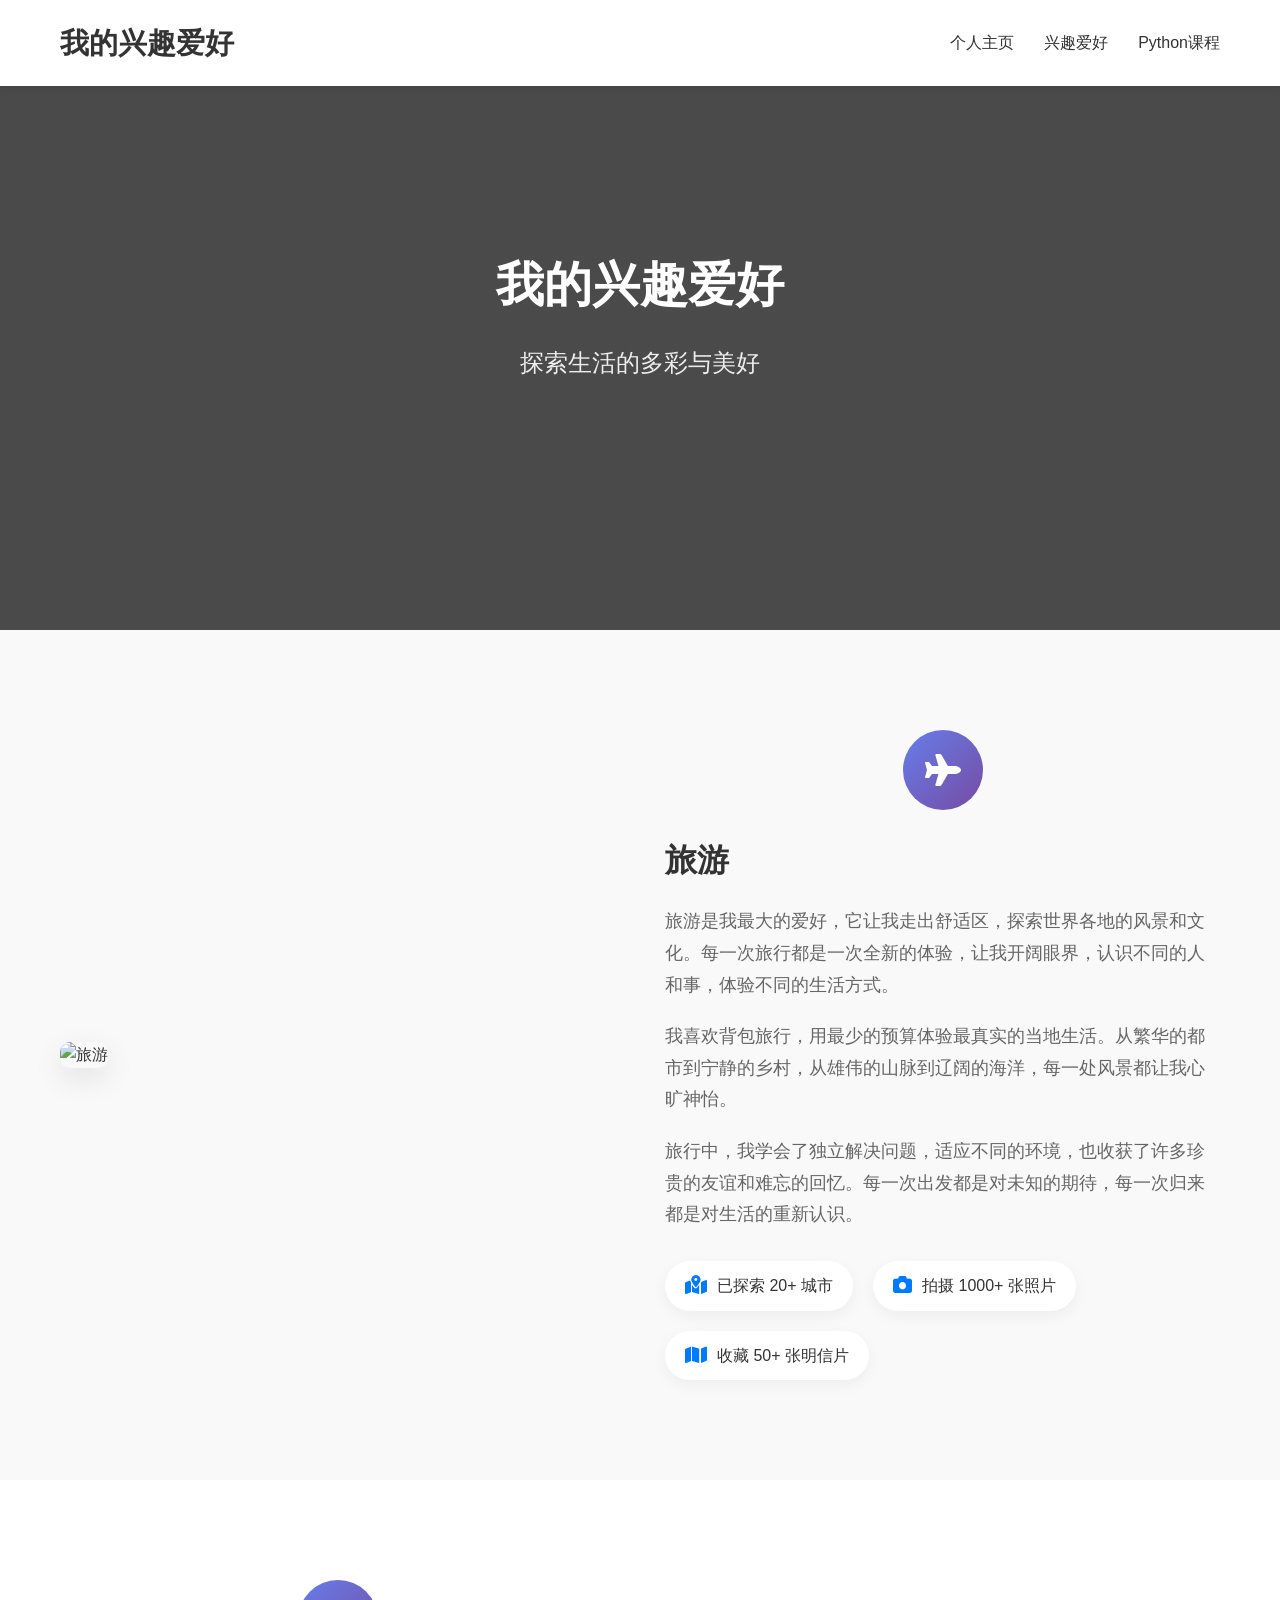
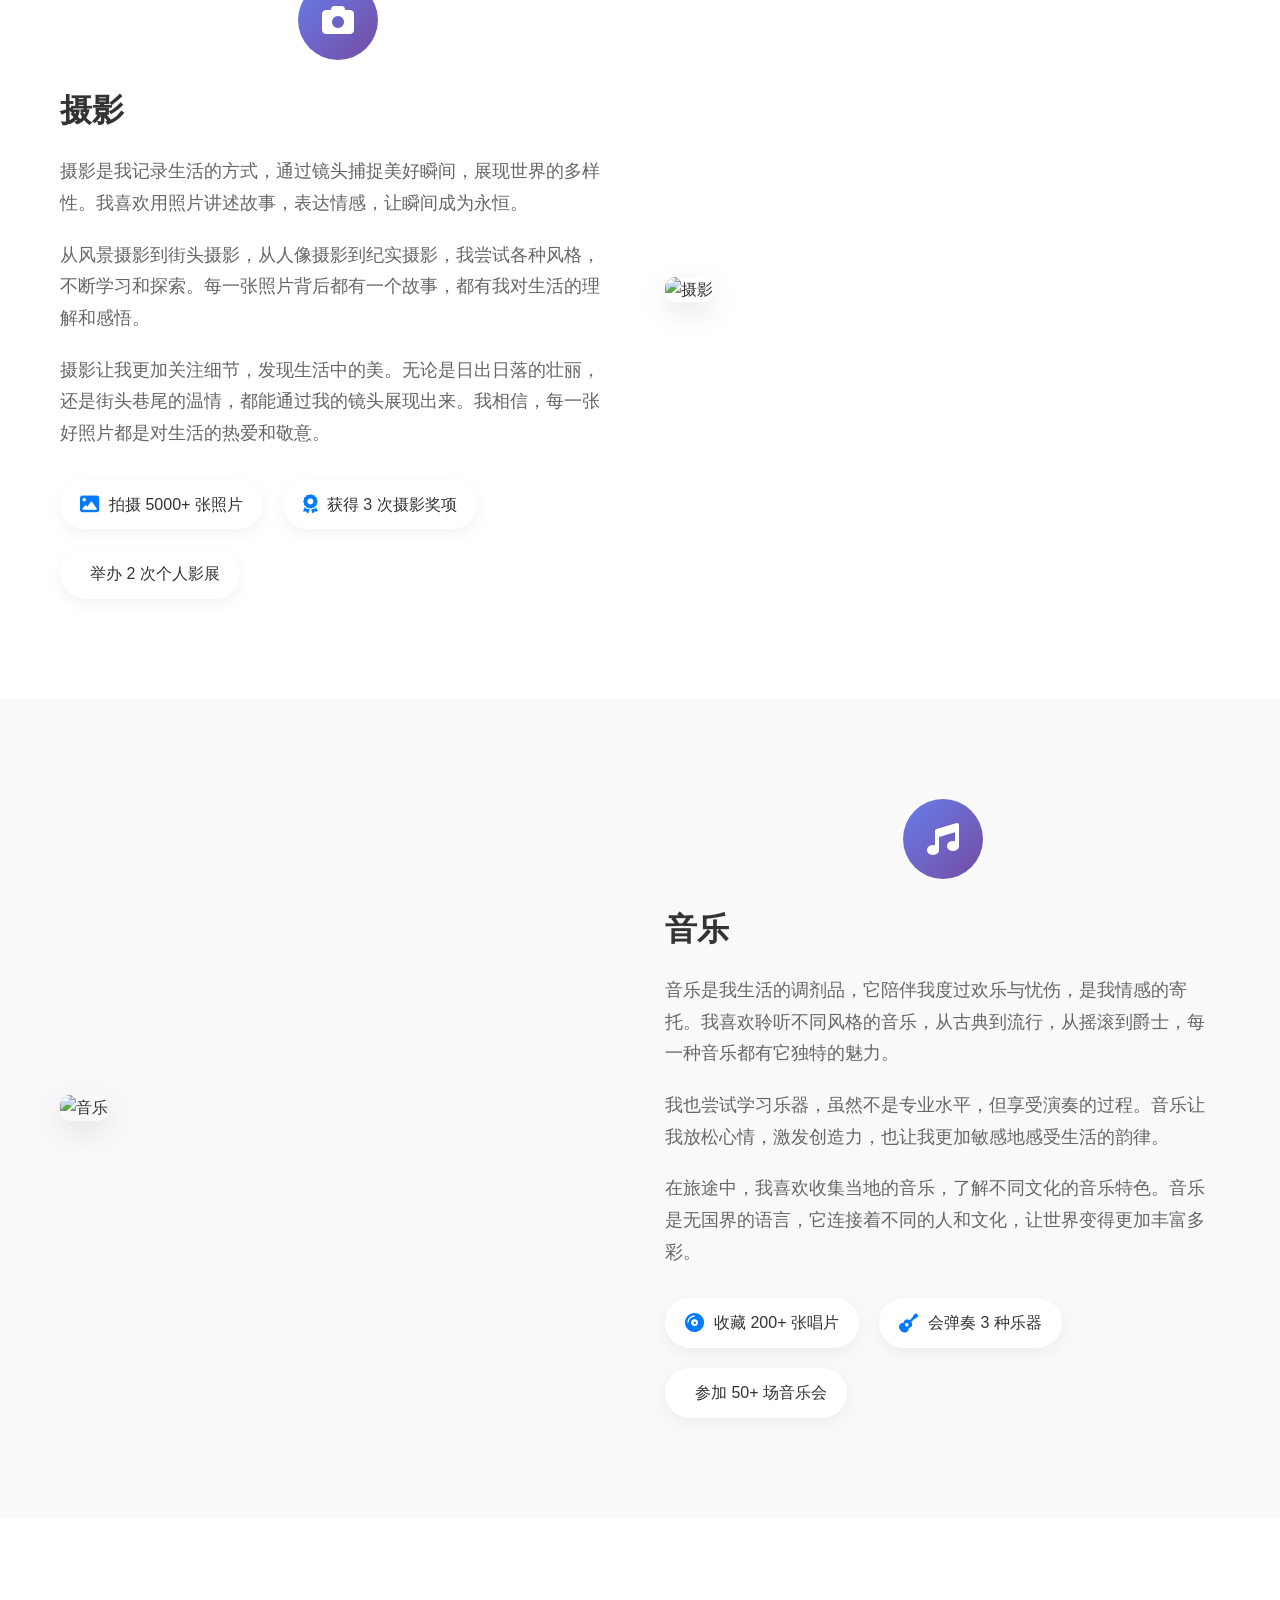
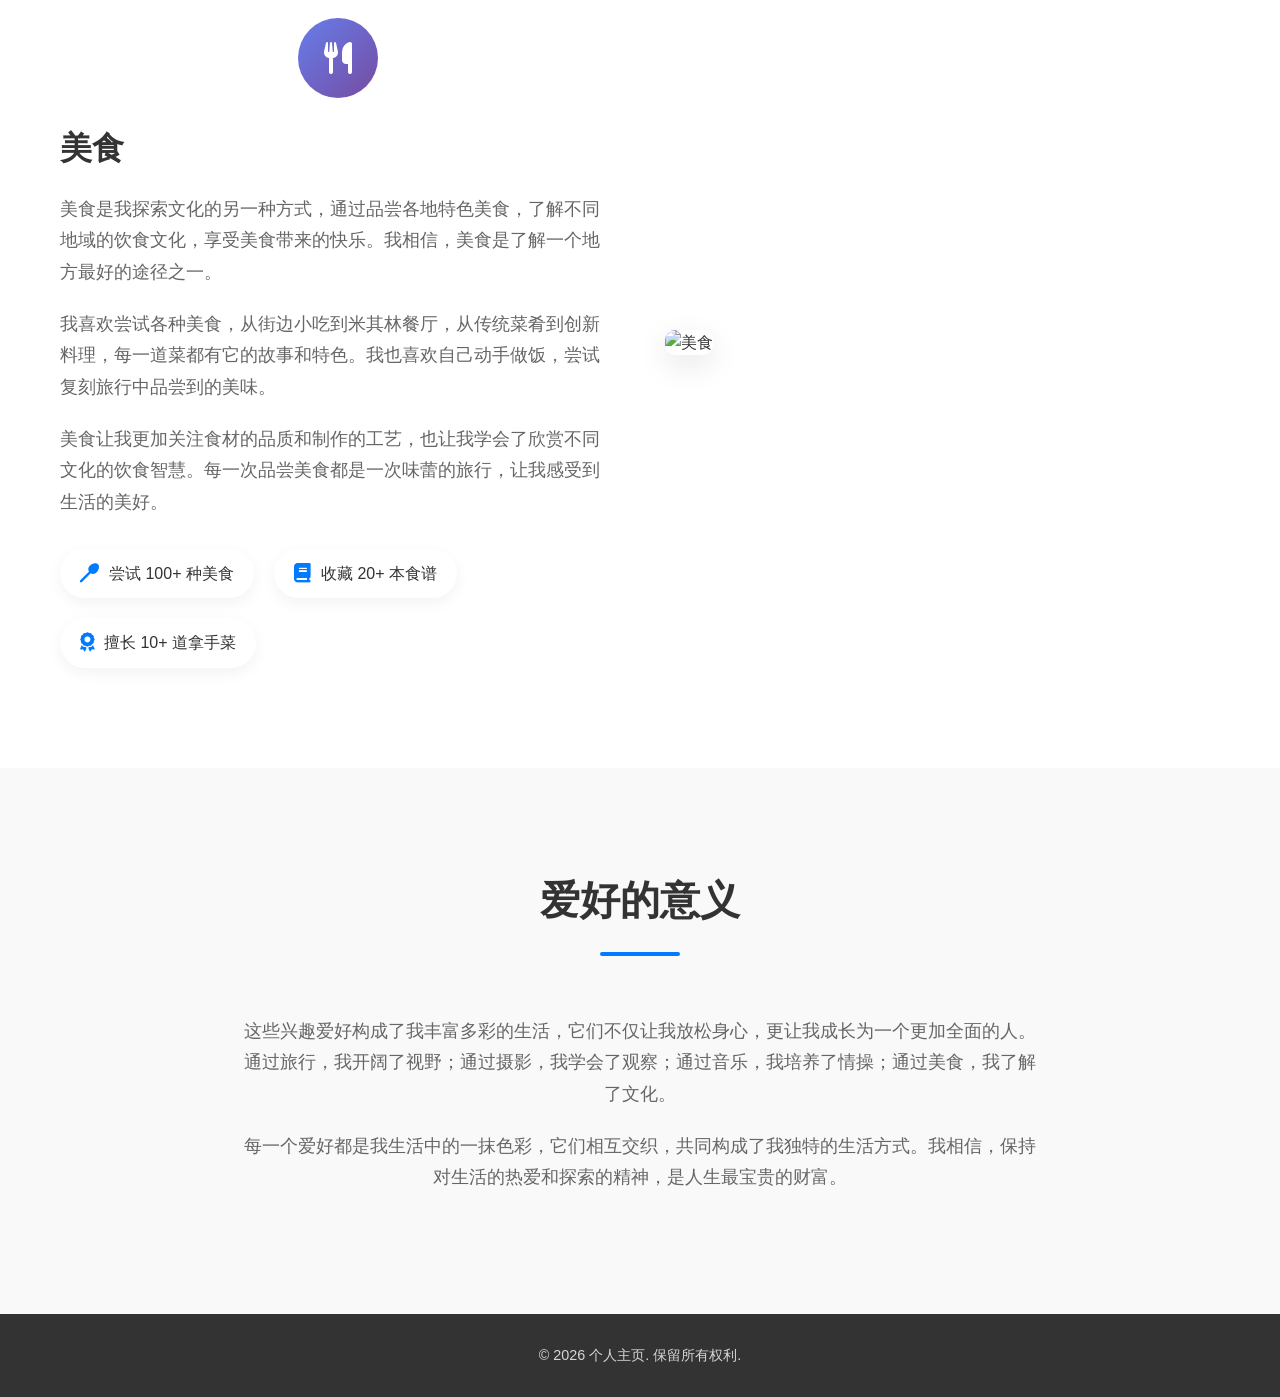
==== hobbies.html @ 544bdd83 "Create independent hobbies page with detailed descriptions" ====
<!DOCTYPE html>
<html lang="zh-CN">
<head>
    <meta charset="UTF-8">
    <meta name="viewport" content="width=device-width, initial-scale=1.0">
    <title>我的兴趣爱好 - 个人主页</title>
    <link rel="stylesheet" href="styles.css">
    <link rel="stylesheet" href="https://cdnjs.cloudflare.com/ajax/libs/font-awesome/6.4.0/css/all.min.css">
</head>
<body>
    <!-- 导航栏 -->
    <nav class="navbar">
        <div class="container">
            <div class="logo">
                <h1>我的兴趣爱好</h1>
            </div>
            <ul class="nav-links">
                <li><a href="index.html">个人主页</a></li>
                <li><a href="hobbies.html">兴趣爱好</a></li>
                <li><a href="python-course.html">Python课程</a></li>
            </ul>
            <div class="menu-toggle">
                <i class="fas fa-bars"></i>
            </div>
        </div>
    </nav>

    <!-- 页面横幅 -->
    <section class="hobbies-hero">
        <div class="container">
            <h2>我的兴趣爱好</h2>
            <p>探索生活的多彩与美好</p>
        </div>
    </section>

    <!-- 旅游爱好 -->
    <section class="hobby-detail">
        <div class="container">
            <div class="hobby-content">
                <div class="hobby-image">
                    <img src="https://trae-api-cn.mchost.guru/api/ide/v1/text_to_image?prompt=travel%20photography%20mountain%20landscape%2C%20minimalist%20style%2C%20high%20quality&image_size=landscape_16_9" alt="旅游">
                </div>
                <div class="hobby-text">
                    <div class="hobby-icon">
                        <i class="fas fa-plane"></i>
                    </div>
                    <h3>旅游</h3>
                    <p>旅游是我最大的爱好，它让我走出舒适区，探索世界各地的风景和文化。每一次旅行都是一次全新的体验，让我开阔眼界，认识不同的人和事，体验不同的生活方式。</p>
                    <p>我喜欢背包旅行，用最少的预算体验最真实的当地生活。从繁华的都市到宁静的乡村，从雄伟的山脉到辽阔的海洋，每一处风景都让我心旷神怡。</p>
                    <p>旅行中，我学会了独立解决问题，适应不同的环境，也收获了许多珍贵的友谊和难忘的回忆。每一次出发都是对未知的期待，每一次归来都是对生活的重新认识。</p>
                    <div class="hobby-highlights">
                        <div class="highlight">
                            <i class="fas fa-map-marked-alt"></i>
                            <span>已探索 20+ 城市</span>
                        </div>
                        <div class="highlight">
                            <i class="fas fa-camera"></i>
                            <span>拍摄 1000+ 张照片</span>
                        </div>
                        <div class="highlight">
                            <i class="fas fa-map"></i>
                            <span>收藏 50+ 张明信片</span>
                        </div>
                    </div>
                </div>
            </div>
        </div>
    </section>

    <!-- 摄影爱好 -->
    <section class="hobby-detail reverse">
        <div class="container">
            <div class="hobby-content">
                <div class="hobby-text">
                    <div class="hobby-icon">
                        <i class="fas fa-camera"></i>
                    </div>
                    <h3>摄影</h3>
                    <p>摄影是我记录生活的方式，通过镜头捕捉美好瞬间，展现世界的多样性。我喜欢用照片讲述故事，表达情感，让瞬间成为永恒。</p>
                    <p>从风景摄影到街头摄影，从人像摄影到纪实摄影，我尝试各种风格，不断学习和探索。每一张照片背后都有一个故事，都有我对生活的理解和感悟。</p>
                    <p>摄影让我更加关注细节，发现生活中的美。无论是日出日落的壮丽，还是街头巷尾的温情，都能通过我的镜头展现出来。我相信，每一张好照片都是对生活的热爱和敬意。</p>
                    <div class="hobby-highlights">
                        <div class="highlight">
                            <i class="fas fa-image"></i>
                            <span>拍摄 5000+ 张照片</span>
                        </div>
                        <div class="highlight">
                            <i class="fas fa-award"></i>
                            <span>获得 3 次摄影奖项</span>
                        </div>
                        <div class="highlight">
                            <i class="fas fa-gallery"></i>
                            <span>举办 2 次个人影展</span>
                        </div>
                    </div>
                </div>
                <div class="hobby-image">
                    <img src="https://trae-api-cn.mchost.guru/api/ide/v1/text_to_image?prompt=photography%20camera%20equipment%2C%20minimalist%20style%2C%20high%20quality&image_size=landscape_16_9" alt="摄影">
                </div>
            </div>
        </div>
    </section>

    <!-- 音乐爱好 -->
    <section class="hobby-detail">
        <div class="container">
            <div class="hobby-content">
                <div class="hobby-image">
                    <img src="https://trae-api-cn.mchost.guru/api/ide/v1/text_to_image?prompt=music%20vinyl%20records%20and%20headphones%2C%20minimalist%20style%2C%20high%20quality&image_size=landscape_16_9" alt="音乐">
                </div>
                <div class="hobby-text">
                    <div class="hobby-icon">
                        <i class="fas fa-music"></i>
                    </div>
                    <h3>音乐</h3>
                    <p>音乐是我生活的调剂品，它陪伴我度过欢乐与忧伤，是我情感的寄托。我喜欢聆听不同风格的音乐，从古典到流行，从摇滚到爵士，每一种音乐都有它独特的魅力。</p>
                    <p>我也尝试学习乐器，虽然不是专业水平，但享受演奏的过程。音乐让我放松心情，激发创造力，也让我更加敏感地感受生活的韵律。</p>
                    <p>在旅途中，我喜欢收集当地的音乐，了解不同文化的音乐特色。音乐是无国界的语言，它连接着不同的人和文化，让世界变得更加丰富多彩。</p>
                    <div class="hobby-highlights">
                        <div class="highlight">
                            <i class="fas fa-compact-disc"></i>
                            <span>收藏 200+ 张唱片</span>
                        </div>
                        <div class="highlight">
                            <i class="fas fa-guitar"></i>
                            <span>会弹奏 3 种乐器</span>
                        </div>
                        <div class="highlight">
                            <i class="fas fa-concert"></i>
                            <span>参加 50+ 场音乐会</span>
                        </div>
                    </div>
                </div>
            </div>
        </div>
    </section>

    <!-- 美食爱好 -->
    <section class="hobby-detail reverse">
        <div class="container">
            <div class="hobby-content">
                <div class="hobby-text">
                    <div class="hobby-icon">
                        <i class="fas fa-utensils"></i>
                    </div>
                    <h3>美食</h3>
                    <p>美食是我探索文化的另一种方式，通过品尝各地特色美食，了解不同地域的饮食文化，享受美食带来的快乐。我相信，美食是了解一个地方最好的途径之一。</p>
                    <p>我喜欢尝试各种美食，从街边小吃到米其林餐厅，从传统菜肴到创新料理，每一道菜都有它的故事和特色。我也喜欢自己动手做饭，尝试复刻旅行中品尝到的美味。</p>
                    <p>美食让我更加关注食材的品质和制作的工艺，也让我学会了欣赏不同文化的饮食智慧。每一次品尝美食都是一次味蕾的旅行，让我感受到生活的美好。</p>
                    <div class="hobby-highlights">
                        <div class="highlight">
                            <i class="fas fa-utensil-spoon"></i>
                            <span>尝试 100+ 种美食</span>
                        </div>
                        <div class="highlight">
                            <i class="fas fa-book"></i>
                            <span>收藏 20+ 本食谱</span>
                        </div>
                        <div class="highlight">
                            <i class="fas fa-award"></i>
                            <span>擅长 10+ 道拿手菜</span>
                        </div>
                    </div>
                </div>
                <div class="hobby-image">
                    <img src="https://trae-api-cn.mchost.guru/api/ide/v1/text_to_image?prompt=delicious%20food%20plating%2C%20minimalist%20style%2C%20high%20quality&image_size=landscape_16_9" alt="美食">
                </div>
            </div>
        </div>
    </section>

    <!-- 兴趣爱好总结 -->
    <section class="hobbies-summary">
        <div class="container">
            <h2 class="section-title">爱好的意义</h2>
            <p>这些兴趣爱好构成了我丰富多彩的生活，它们不仅让我放松身心，更让我成长为一个更加全面的人。通过旅行，我开阔了视野；通过摄影，我学会了观察；通过音乐，我培养了情操；通过美食，我了解了文化。</p>
            <p>每一个爱好都是我生活中的一抹色彩，它们相互交织，共同构成了我独特的生活方式。我相信，保持对生活的热爱和探索的精神，是人生最宝贵的财富。</p>
        </div>
    </section>

    <!-- 页脚 -->
    <footer class="footer">
        <div class="container">
            <p>&copy; 2026 个人主页. 保留所有权利.</p>
        </div>
    </footer>

    <script src="script.js"></script>
</body>
</html>
---- styles.css ----
/* 全局样式 */
* {
    margin: 0;
    padding: 0;
    box-sizing: border-box;
}

body {
    font-family: 'Helvetica Neue', Arial, sans-serif;
    line-height: 1.6;
    color: #333;
    background-color: #f9f9f9;
}

.container {
    max-width: 1200px;
    margin: 0 auto;
    padding: 0 20px;
}

/* 导航栏 */
.navbar {
    background-color: #fff;
    box-shadow: 0 2px 10px rgba(0, 0, 0, 0.1);
    position: fixed;
    top: 0;
    left: 0;
    right: 0;
    z-index: 1000;
    transition: all 0.3s ease;
}

.navbar.scrolled {
    background-color: rgba(255, 255, 255, 0.95);
    box-shadow: 0 2px 15px rgba(0, 0, 0, 0.15);
}

.navbar .container {
    display: flex;
    justify-content: space-between;
    align-items: center;
    padding: 20px;
}

.logo h1 {
    font-size: 1.8rem;
    font-weight: 700;
    color: #333;
}

.nav-links {
    display: flex;
    list-style: none;
}

.nav-links li {
    margin-left: 30px;
}

.nav-links a {
    text-decoration: none;
    color: #333;
    font-weight: 500;
    transition: color 0.3s ease;
}

.nav-links a:hover {
    color: #007bff;
}

.menu-toggle {
    display: none;
    cursor: pointer;
    font-size: 1.5rem;
}

/* 首页横幅 */
.hero {
    height: 100vh;
    display: flex;
    align-items: center;
    justify-content: center;
    background: linear-gradient(rgba(0, 0, 0, 0.7), rgba(0, 0, 0, 0.7)), url('https://trae-api-cn.mchost.guru/api/ide/v1/text_to_image?prompt=minimalist%20travel%20background%2C%20mountains%20and%20sky%2C%20clean%20composition%2C%20high%20quality&image_size=landscape_16_9');
    background-size: cover;
    background-position: center;
    color: #fff;
    text-align: center;
}

.hero h2 {
    font-size: 3.5rem;
    margin-bottom: 20px;
    font-weight: 700;
}

.hero h2 span {
    color: #007bff;
}

.hero p {
    font-size: 1.5rem;
    margin-bottom: 40px;
    opacity: 0.9;
}

.btn {
    display: inline-block;
    padding: 12px 30px;
    background-color: #007bff;
    color: #fff;
    text-decoration: none;
    border-radius: 30px;
    font-weight: 600;
    transition: all 0.3s ease;
    border: none;
    cursor: pointer;
}

.btn:hover {
    background-color: #0056b3;
    transform: translateY(-3px);
    box-shadow: 0 10px 20px rgba(0, 123, 255, 0.3);
}

/* 通用部分样式 */
.section-title {
    text-align: center;
    font-size: 2.5rem;
    margin-bottom: 60px;
    font-weight: 700;
    color: #333;
    position: relative;
}

.section-title::after {
    content: '';
    display: block;
    width: 80px;
    height: 4px;
    background-color: #007bff;
    margin: 20px auto 0;
    border-radius: 2px;
}

/* 关于我 */
.about {
    padding: 100px 0;
    background-color: #fff;
}

.about-content {
    display: flex;
    flex-wrap: wrap;
    align-items: center;
}

.about-text {
    flex: 1;
    min-width: 300px;
    padding-right: 50px;
}

.about-text p {
    font-size: 1.1rem;
    margin-bottom: 20px;
    line-height: 1.8;
    color: #666;
}

.about-image {
    flex: 1;
    min-width: 300px;
}

.about-image img {
    width: 100%;
    border-radius: 10px;
    box-shadow: 0 10px 30px rgba(0, 0, 0, 0.1);
    transition: transform 0.3s ease;
}

.about-image img:hover {
    transform: scale(1.02);
}

/* 爱好 */
.hobbies {
    padding: 100px 0;
    background-color: #f9f9f9;
}

.hobbies-grid {
    display: grid;
    grid-template-columns: repeat(auto-fit, minmax(250px, 1fr));
    gap: 30px;
}

.hobby-card {
    background-color: #fff;
    padding: 40px;
    border-radius: 10px;
    box-shadow: 0 10px 30px rgba(0, 0, 0, 0.05);
    text-align: center;
    transition: all 0.3s ease;
}

.hobby-card:hover {
    transform: translateY(-10px);
    box-shadow: 0 20px 40px rgba(0, 0, 0, 0.1);
}

.hobby-icon {
    width: 80px;
    height: 80px;
    background-color: #f0f8ff;
    border-radius: 50%;
    display: flex;
    align-items: center;
    justify-content: center;
    margin: 0 auto 20px;
    font-size: 2rem;
    color: #007bff;
    transition: all 0.3s ease;
}

.hobby-card:hover .hobby-icon {
    background-color: #007bff;
    color: #fff;
    transform: scale(1.1);
}

.hobby-card h3 {
    font-size: 1.3rem;
    margin-bottom: 15px;
    font-weight: 600;
}

.hobby-card p {
    color: #666;
    line-height: 1.6;
}

.hobbies-more {
    text-align: center;
    margin-top: 50px;
}

/* 作品集 */
.gallery {
    padding: 100px 0;
    background-color: #fff;
}

.gallery-grid {
    display: grid;
    grid-template-columns: repeat(auto-fit, minmax(300px, 1fr));
    gap: 30px;
}

.gallery-item {
    position: relative;
    overflow: hidden;
    border-radius: 10px;
    box-shadow: 0 10px 30px rgba(0, 0, 0, 0.1);
    transition: all 0.3s ease;
}

.gallery-item:hover {
    transform: scale(1.02);
}

.gallery-item img {
    width: 100%;
    height: 300px;
    object-fit: cover;
    transition: all 0.3s ease;
}

.gallery-item:hover img {
    transform: scale(1.1);
}

.gallery-overlay {
    position: absolute;
    bottom: 0;
    left: 0;
    right: 0;
    background: linear-gradient(to top, rgba(0, 0, 0, 0.8), transparent);
    color: #fff;
    padding: 30px;
    transform: translateY(100%);
    transition: transform 0.3s ease;
}

.gallery-item:hover .gallery-overlay {
    transform: translateY(0);
}

.gallery-overlay h4 {
    font-size: 1.3rem;
    margin-bottom: 10px;
    font-weight: 600;
}

.gallery-overlay p {
    font-size: 0.9rem;
    opacity: 0.9;
}

/* Python课程入口 */
.python-course {
    padding: 100px 0;
    background-color: #fff;
}

.course-hero {
    display: flex;
    flex-wrap: wrap;
    align-items: center;
    gap: 50px;
}

.course-content {
    flex: 1;
    min-width: 300px;
}

.course-content h3 {
    font-size: 2rem;
    margin-bottom: 20px;
    color: #333;
}

.course-content p {
    font-size: 1.1rem;
    color: #666;
    line-height: 1.8;
    margin-bottom: 30px;
}

.course-features {
    display: flex;
    gap: 30px;
    margin-bottom: 30px;
}

.feature {
    display: flex;
    align-items: center;
    gap: 10px;
    color: #666;
}

.feature i {
    color: #007bff;
    font-size: 1.3rem;
}

.course-image {
    flex: 1;
    min-width: 300px;
}

.course-image img {
    width: 100%;
    border-radius: 10px;
    box-shadow: 0 10px 30px rgba(0, 0, 0, 0.1);
    transition: transform 0.3s ease;
}

.course-image img:hover {
    transform: scale(1.02);
}

/* Python课程页面样式 */
.course-intro {
    padding: 150px 0 100px;
    background: linear-gradient(135deg, #667eea 0%, #764ba2 100%);
    color: #fff;
    text-align: center;
}

.course-intro h1 {
    font-size: 3rem;
    margin-bottom: 20px;
    font-weight: 700;
}

.course-intro .subtitle {
    font-size: 1.3rem;
    opacity: 0.9;
    margin-bottom: 50px;
}

.course-stats {
    display: flex;
    justify-content: center;
    gap: 60px;
    flex-wrap: wrap;
}

.stat {
    text-align: center;
}

.stat i {
    font-size: 2.5rem;
    margin-bottom: 15px;
    opacity: 0.9;
}

.stat .number {
    display: block;
    font-size: 2.5rem;
    font-weight: 700;
    margin-bottom: 5px;
}

.stat .label {
    font-size: 1.1rem;
    opacity: 0.9;
}

.course-outline {
    padding: 100px 0;
    background-color: #f9f9f9;
}

.chapters {
    max-width: 900px;
    margin: 0 auto;
}

.chapter {
    background-color: #fff;
    border-radius: 10px;
    margin-bottom: 20px;
    box-shadow: 0 5px 15px rgba(0, 0, 0, 0.05);
    overflow: hidden;
}

.chapter-header {
    padding: 25px 30px;
    cursor: pointer;
    display: flex;
    align-items: center;
    gap: 20px;
    transition: background-color 0.3s ease;
}

.chapter-header:hover {
    background-color: #f8f9fa;
}

.chapter-number {
    background: linear-gradient(135deg, #667eea 0%, #764ba2 100%);
    color: #fff;
    padding: 10px 20px;
    border-radius: 5px;
    font-weight: 600;
    white-space: nowrap;
}

.chapter-info {
    flex: 1;
}

.chapter-info h3 {
    font-size: 1.3rem;
    margin-bottom: 5px;
    color: #333;
}

.chapter-info p {
    color: #666;
    font-size: 0.95rem;
}

.chapter-header .fa-chevron-down {
    color: #007bff;
    font-size: 1.2rem;
    transition: transform 0.3s ease;
}

.chapter-content {
    max-height: 0;
    overflow: hidden;
    transition: max-height 0.3s ease;
}

.chapter-content.active {
    max-height: 1000px;
}

.lessons {
    list-style: none;
    padding: 0 30px 30px;
}

.lessons li {
    padding: 12px 0;
    color: #555;
    display: flex;
    align-items: center;
    gap: 12px;
    border-bottom: 1px solid #eee;
}

.lessons li:last-child {
    border-bottom: none;
}

.lessons .fa-check-circle {
    color: #28a745;
}

.lessons .fa-circle {
    color: #ccc;
}

.resources {
    padding: 100px 0;
    background-color: #fff;
}

.resource-grid {
    display: grid;
    grid-template-columns: repeat(auto-fit, minmax(280px, 1fr));
    gap: 30px;
}

.resource-card {
    background-color: #f9f9f9;
    padding: 40px 30px;
    border-radius: 10px;
    text-align: center;
    transition: all 0.3s ease;
}

.resource-card:hover {
    transform: translateY(-5px);
    box-shadow: 0 15px 30px rgba(0, 0, 0, 0.1);
}

.resource-icon {
    width: 80px;
    height: 80px;
    background: linear-gradient(135deg, #667eea 0%, #764ba2 100%);
    border-radius: 50%;
    display: flex;
    align-items: center;
    justify-content: center;
    margin: 0 auto 25px;
}

.resource-icon i {
    color: #fff;
    font-size: 2rem;
}

.resource-card h3 {
    font-size: 1.4rem;
    margin-bottom: 15px;
    color: #333;
}

.resource-card p {
    color: #666;
    margin-bottom: 25px;
    line-height: 1.6;
}

.btn-small {
    display: inline-block;
    padding: 10px 25px;
    background-color: #007bff;
    color: #fff;
    text-decoration: none;
    border-radius: 25px;
    font-weight: 500;
    transition: all 0.3s ease;
}

.btn-small:hover {
    background-color: #0056b3;
    transform: translateY(-2px);
}

/* 联系我 */
.contact {
    padding: 100px 0;
    background-color: #f9f9f9;
}

.contact-content {
    display: flex;
    flex-wrap: wrap;
    gap: 50px;
}

.contact-info {
    flex: 1;
    min-width: 300px;
}

.contact-info p {
    font-size: 1.1rem;
    margin-bottom: 20px;
    color: #666;
    display: flex;
    align-items: center;
}

.contact-info i {
    color: #007bff;
    margin-right: 15px;
    font-size: 1.3rem;
}

.social-links {
    margin-top: 30px;
}

.social-links a {
    display: inline-block;
    width: 50px;
    height: 50px;
    background-color: #fff;
    border-radius: 50%;
    display: flex;
    align-items: center;
    justify-content: center;
    margin-right: 15px;
    color: #333;
    box-shadow: 0 5px 15px rgba(0, 0, 0, 0.1);
    transition: all 0.3s ease;
}

.social-links a:hover {
    background-color: #007bff;
    color: #fff;
    transform: translateY(-5px);
}

.contact-form {
    flex: 1;
    min-width: 300px;
}

.contact-form form {
    display: flex;
    flex-direction: column;
    gap: 20px;
}

.contact-form input,
.contact-form textarea {
    padding: 15px;
    border: 1px solid #ddd;
    border-radius: 5px;
    font-size: 1rem;
    transition: border-color 0.3s ease;
}

.contact-form input:focus,
.contact-form textarea:focus {
    outline: none;
    border-color: #007bff;
    box-shadow: 0 0 0 3px rgba(0, 123, 255, 0.1);
}

.contact-form textarea {
    resize: vertical;
    min-height: 150px;
}

/* 页脚 */
.footer {
    background-color: #333;
    color: #fff;
    padding: 30px 0;
    text-align: center;
}

.footer p {
    font-size: 0.9rem;
    opacity: 0.8;
}

/* 响应式设计 */
@media (max-width: 768px) {
    .menu-toggle {
        display: block;
    }

    .nav-links {
        position: absolute;
        top: 100%;
        left: 0;
        right: 0;
        background-color: #fff;
        flex-direction: column;
        align-items: center;
        padding: 20px 0;
        box-shadow: 0 10px 15px rgba(0, 0, 0, 0.1);
        transform: translateY(-100%);
        opacity: 0;
        visibility: hidden;
        transition: all 0.3s ease;
    }

    .nav-links.active {
        transform: translateY(0);
        opacity: 1;
        visibility: visible;
    }

    .nav-links li {
        margin: 15px 0;
    }

    .hero h2 {
        font-size: 2.5rem;
    }

    .hero p {
        font-size: 1.2rem;
    }

    .about-text {
        padding-right: 0;
        margin-bottom: 40px;
    }

    .section-title {
        font-size: 2rem;
    }
}

@media (max-width: 480px) {
    .hero h2 {
        font-size: 2rem;
    }

    .hero p {
        font-size: 1rem;
    }

    .hobby-card,
    .gallery-item {
        padding: 20px;
    }

    .contact-content {
        gap: 30px;
    }

    .course-hero {
        flex-direction: column;
        text-align: center;
    }

    .course-features {
        justify-content: center;
        flex-wrap: wrap;
    }

    .course-intro h1 {
        font-size: 2rem;
    }

    .course-stats {
        gap: 30px;
    }

    .stat .number {
        font-size: 2rem;
    }

    .chapter-header {
        flex-wrap: wrap;
        padding: 20px;
    }

    .chapter-number {
        width: 100%;
        text-align: center;
    }
}

/* 兴趣爱好页面样式 */
.hobbies-hero {
    height: 70vh;
    display: flex;
    align-items: center;
    justify-content: center;
    background: linear-gradient(rgba(0, 0, 0, 0.7), rgba(0, 0, 0, 0.7)), url('https://trae-api-cn.mchost.guru/api/ide/v1/text_to_image?prompt=minimalist%20hobbies%20background%2C%20colorful%20abstract%20design%2C%20high%20quality&image_size=landscape_16_9');
    background-size: cover;
    background-position: center;
    color: #fff;
    text-align: center;
}

.hobbies-hero h2 {
    font-size: 3rem;
    margin-bottom: 20px;
    font-weight: 700;
}

.hobbies-hero p {
    font-size: 1.5rem;
    opacity: 0.9;
}

.hobby-detail {
    padding: 100px 0;
    background-color: #f9f9f9;
}

.hobby-detail.reverse {
    background-color: #fff;
}

.hobby-content {
    display: flex;
    flex-wrap: wrap;
    align-items: center;
    gap: 50px;
}

.hobby-image {
    flex: 1;
    min-width: 300px;
}

.hobby-image img {
    width: 100%;
    border-radius: 10px;
    box-shadow: 0 10px 30px rgba(0, 0, 0, 0.1);
    transition: transform 0.3s ease;
}

.hobby-image img:hover {
    transform: scale(1.02);
}

.hobby-text {
    flex: 1;
    min-width: 300px;
}

.hobby-icon {
    width: 80px;
    height: 80px;
    background: linear-gradient(135deg, #667eea 0%, #764ba2 100%);
    border-radius: 50%;
    display: flex;
    align-items: center;
    justify-content: center;
    margin-bottom: 25px;
    font-size: 2rem;
    color: #fff;
}

.hobby-text h3 {
    font-size: 2rem;
    margin-bottom: 20px;
    color: #333;
}

.hobby-text p {
    font-size: 1.1rem;
    color: #666;
    line-height: 1.8;
    margin-bottom: 20px;
}

.hobby-highlights {
    display: flex;
    flex-wrap: wrap;
    gap: 20px;
    margin-top: 30px;
}

.highlight {
    display: flex;
    align-items: center;
    gap: 10px;
    background-color: #fff;
    padding: 12px 20px;
    border-radius: 25px;
    box-shadow: 0 5px 15px rgba(0, 0, 0, 0.05);
    color: #333;
}

.highlight i {
    color: #007bff;
    font-size: 1.2rem;
}

.hobbies-summary {
    padding: 100px 0;
    background-color: #f9f9f9;
    text-align: center;
}

.hobbies-summary p {
    font-size: 1.1rem;
    color: #666;
    line-height: 1.8;
    max-width: 800px;
    margin: 0 auto 20px;
}

/* 响应式设计 */
@media (max-width: 768px) {
    .hobbies-hero h2 {
        font-size: 2.5rem;
    }

    .hobbies-hero p {
        font-size: 1.2rem;
    }

    .hobby-content {
        flex-direction: column;
        text-align: center;
    }

    .hobby-detail.reverse .hobby-content {
        flex-direction: column-reverse;
    }

    .hobby-highlights {
        justify-content: center;
    }

    .hobby-text h3 {
        font-size: 1.8rem;
    }
}
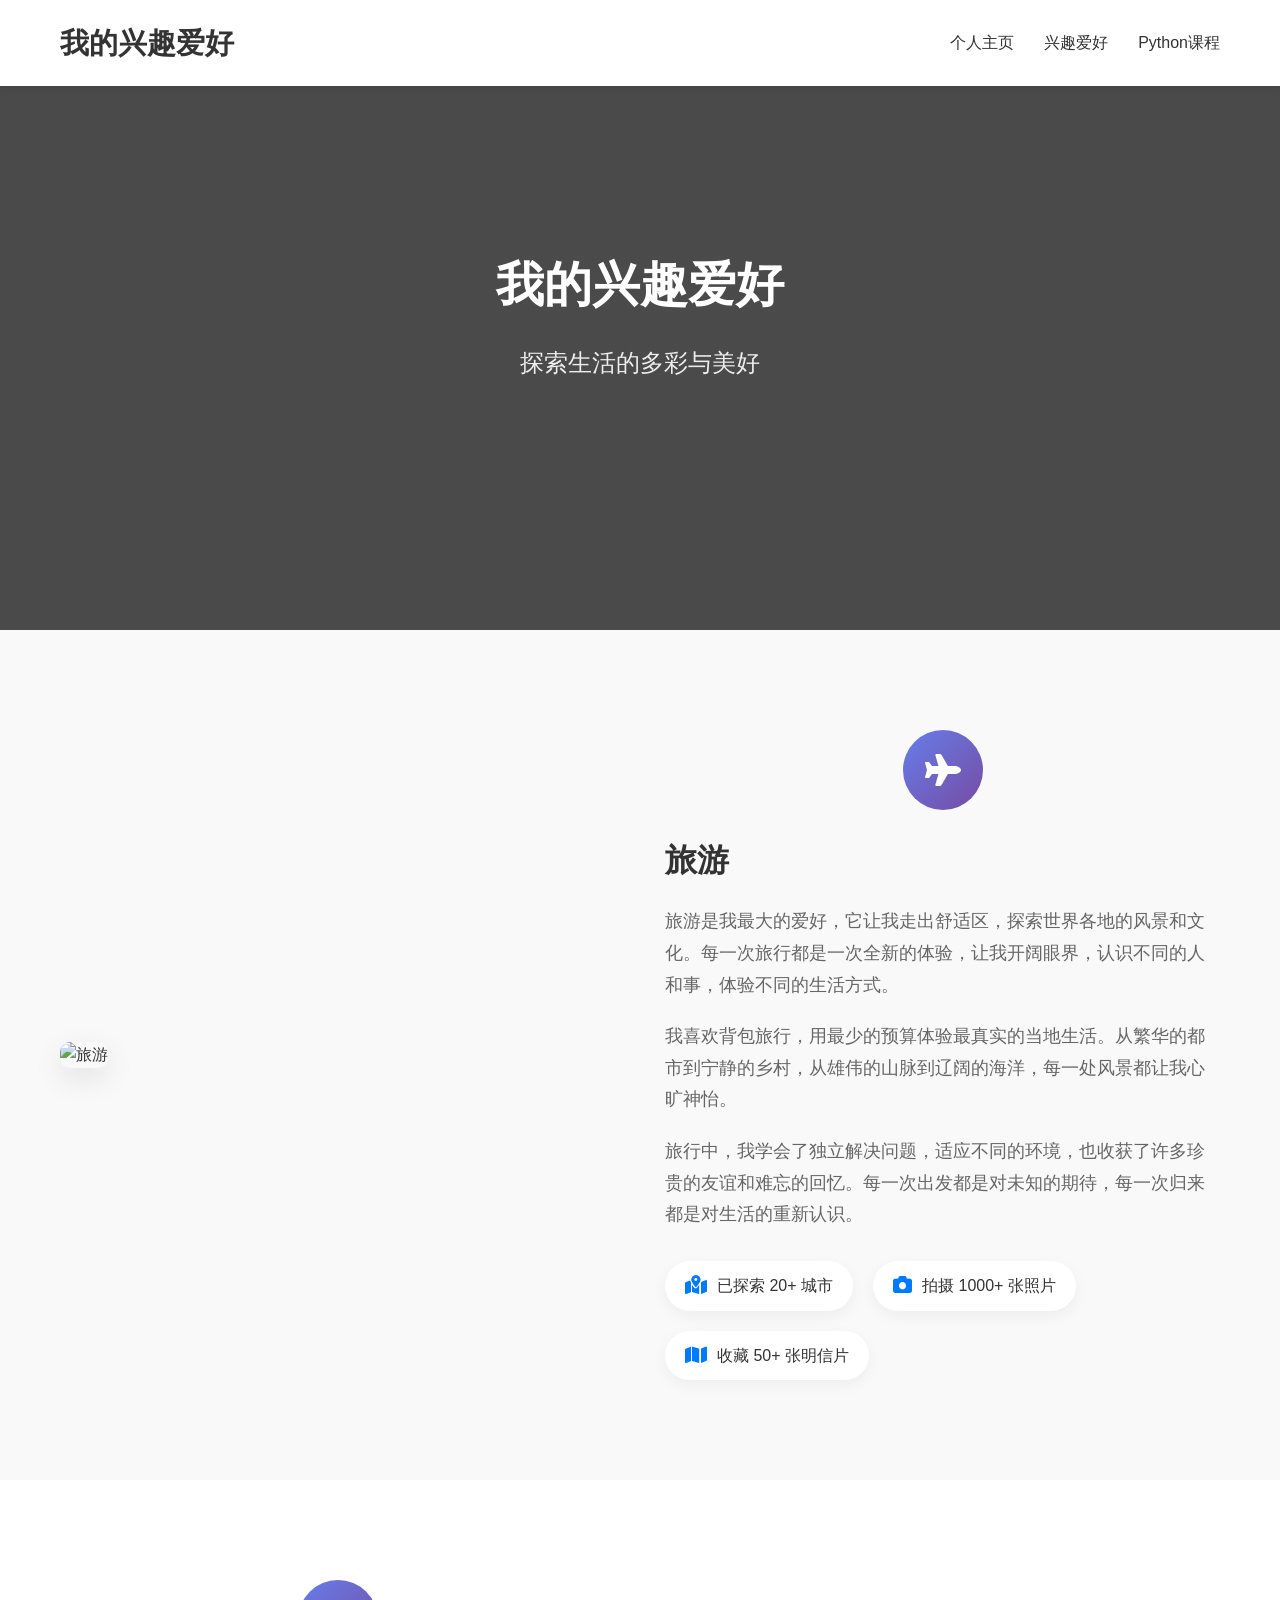
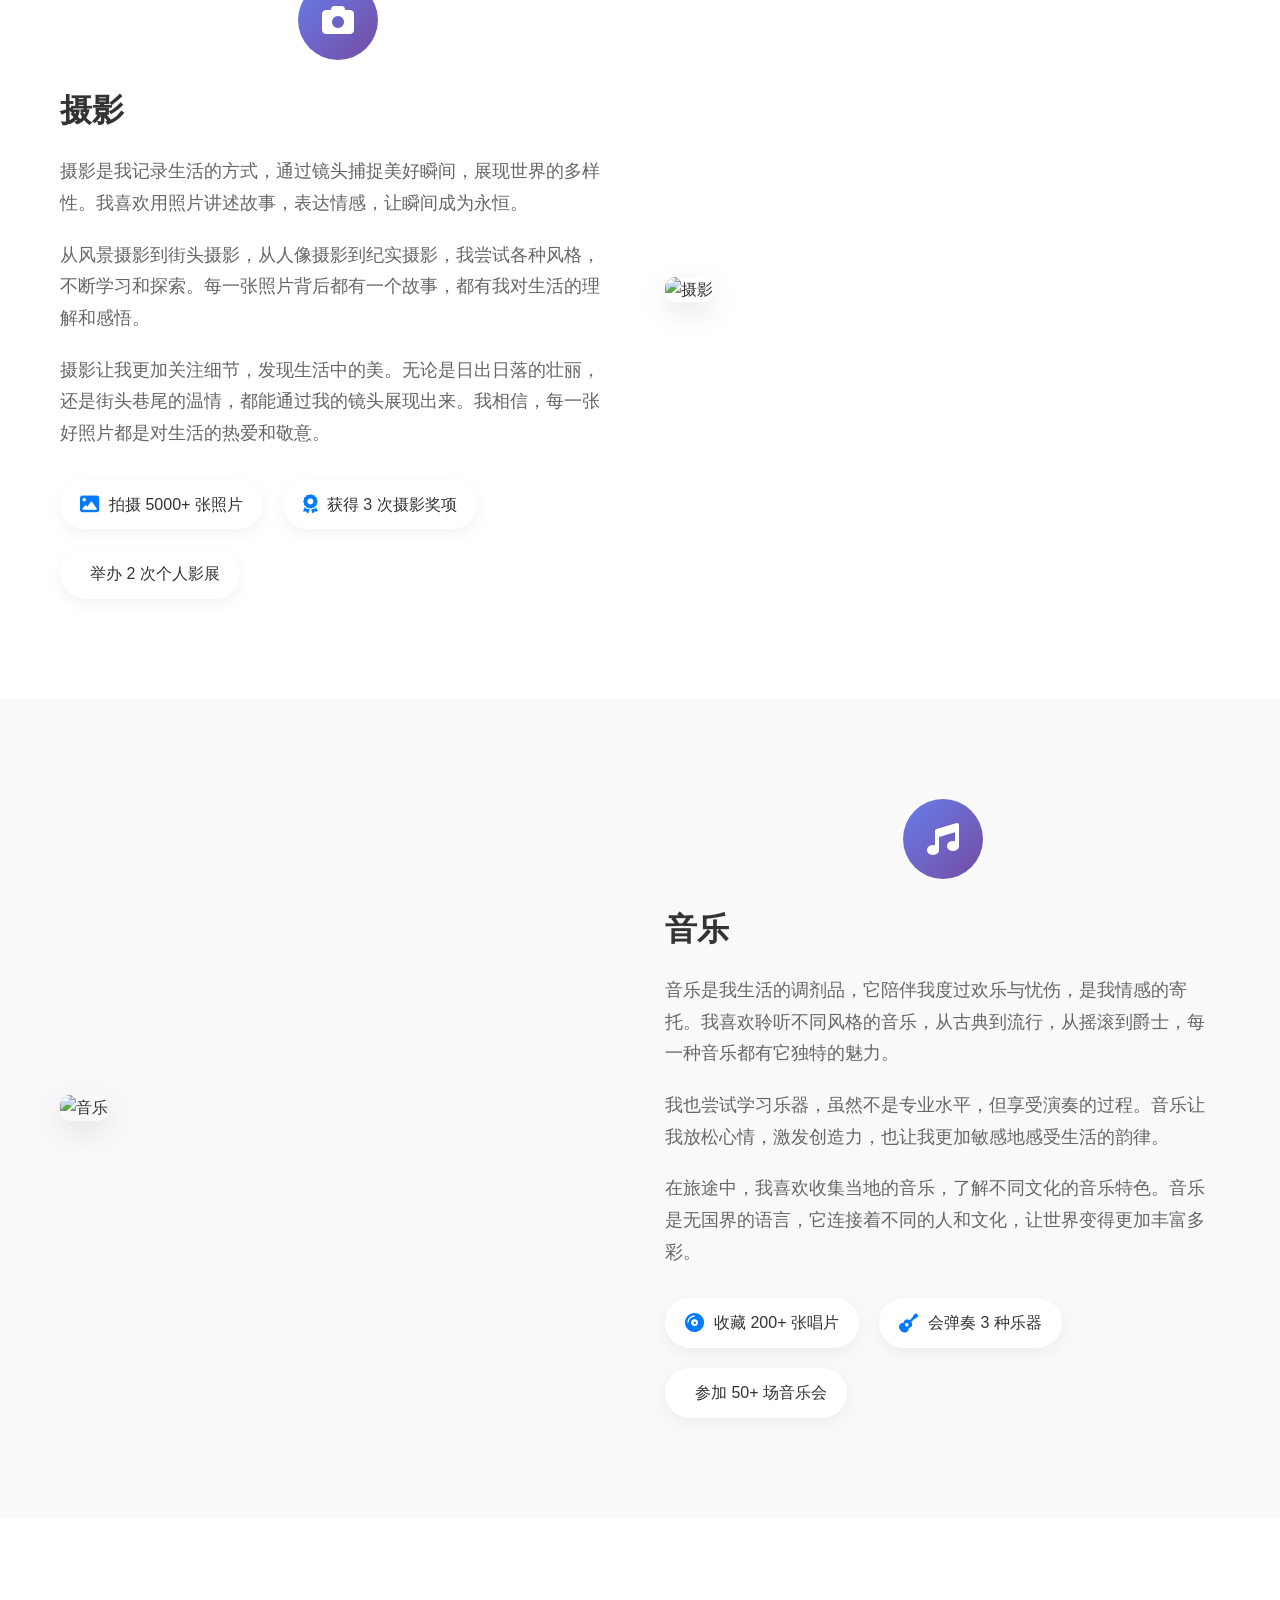
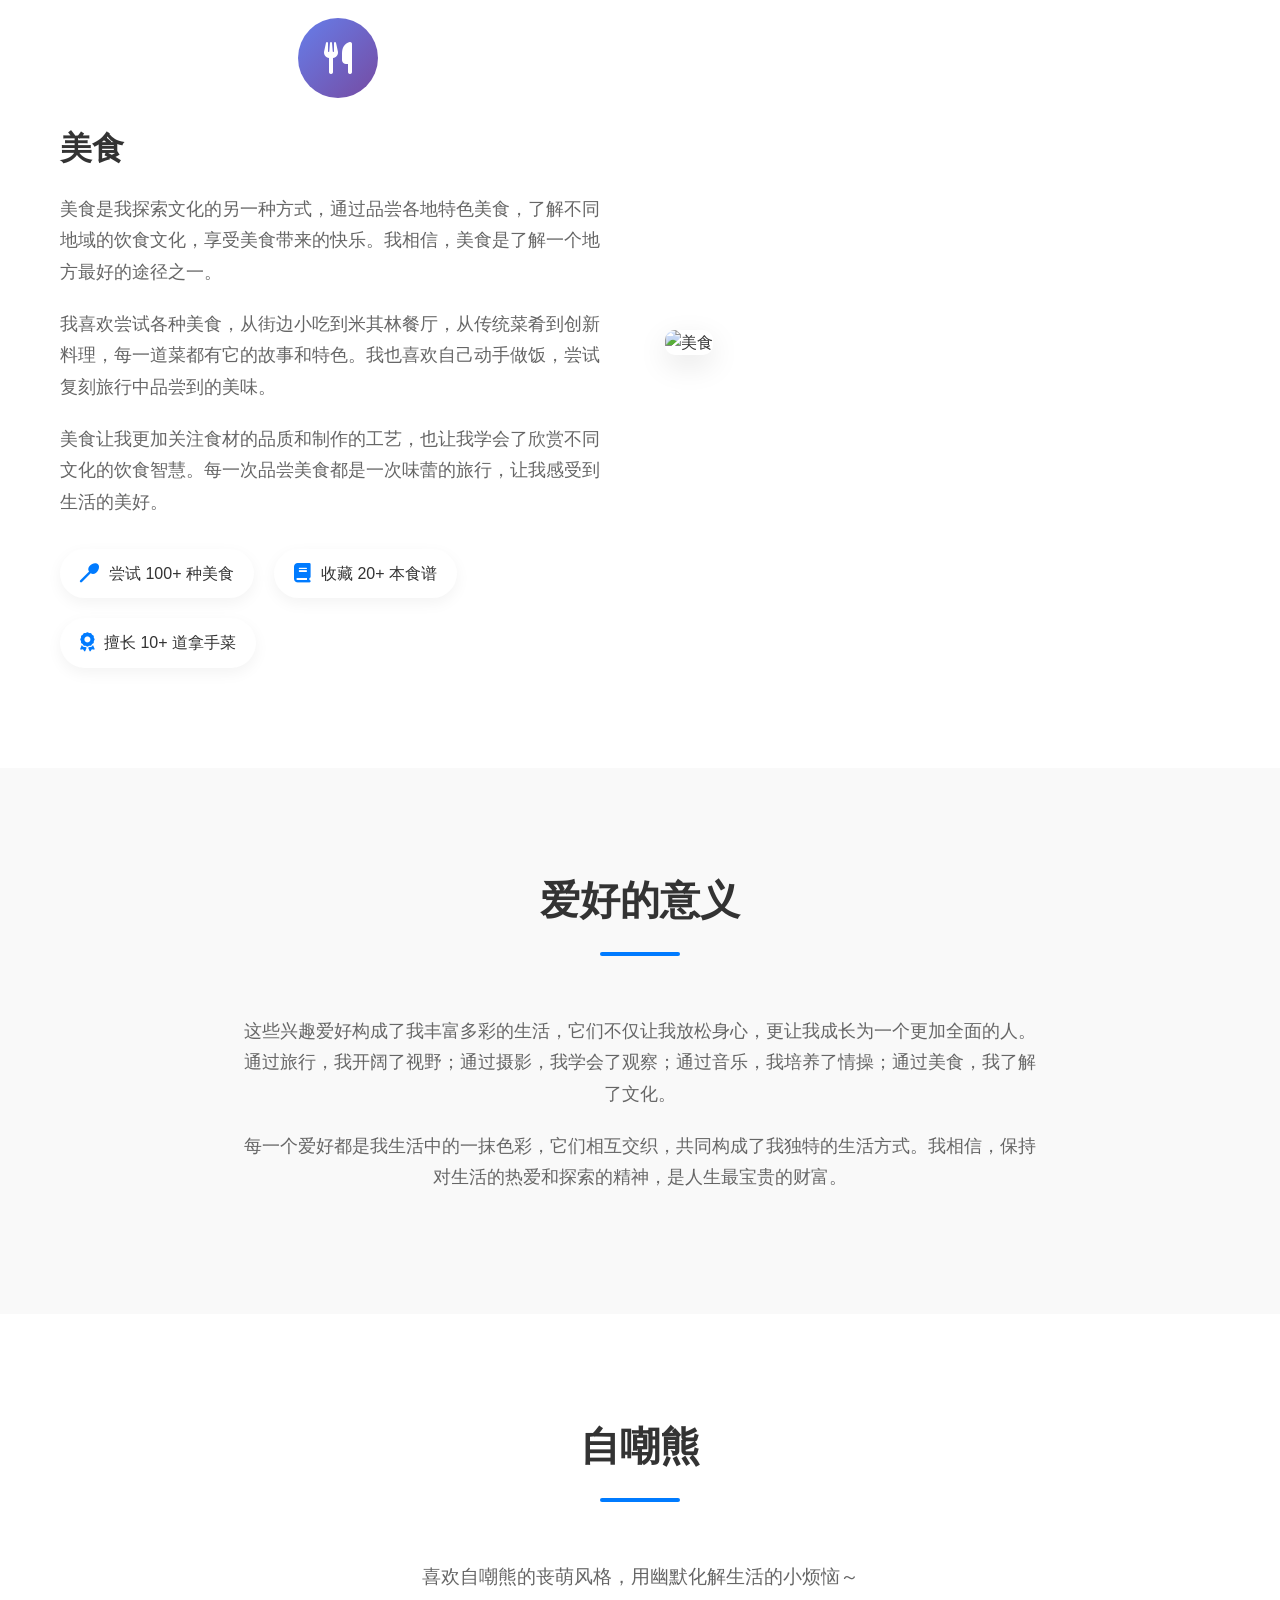
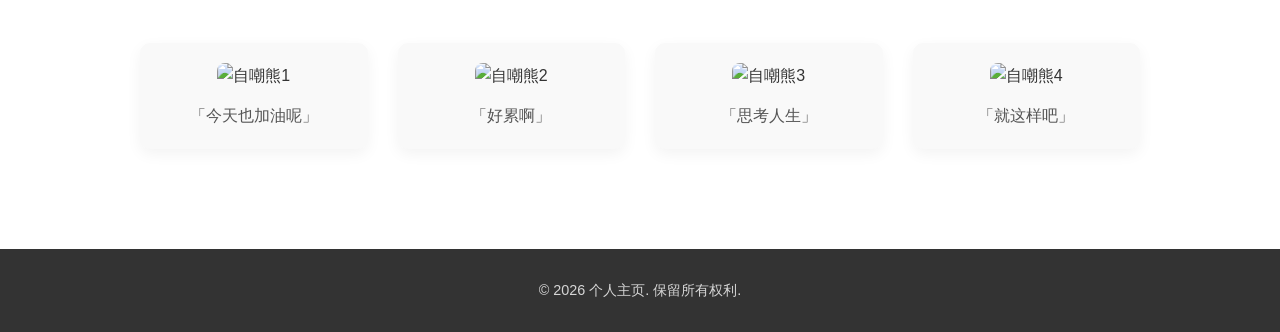
==== commit c9e6303b: "Add joke bear section to hobbies page" ====
--- a/hobbies.html
+++ b/hobbies.html
@@ -178,6 +178,42 @@
         </div>
     </section>
 
+    <!-- 自嘲熊 -->
+    <section class="joke-bear">
+        <div class="container">
+            <h2 class="section-title">自嘲熊</h2>
+            <div class="joke-bear-intro">
+                <p>喜欢自嘲熊的丧萌风格，用幽默化解生活的小烦恼～</p>
+            </div>
+            <div class="joke-bear-gallery">
+                <div class="joke-bear-item">
+                    <div class="joke-bear-image">
+                        <img src="https://trae-api-cn.mchost.guru/api/ide/v1/text_to_image?prompt=joke%20bear%20self%20deprecating%20humor%20sad%20bear%20cartoon%20style%2C%20minimalist%2C%20high%20quality&image_size=square" alt="自嘲熊1">
+                    </div>
+                    <div class="joke-bear-caption">「今天也加油呢」</div>
+                </div>
+                <div class="joke-bear-item">
+                    <div class="joke-bear-image">
+                        <img src="https://trae-api-cn.mchost.guru/api/ide/v1/text_to_image?prompt=joke%20bear%20tired%20bear%20cartoon%20style%2C%20minimalist%2C%20high%20quality&image_size=square" alt="自嘲熊2">
+                    </div>
+                    <div class="joke-bear-caption">「好累啊」</div>
+                </div>
+                <div class="joke-bear-item">
+                    <div class="joke-bear-image">
+                        <img src="https://trae-api-cn.mchost.guru/api/ide/v1/text_to_image?prompt=joke%20bear%20thinking%20bear%20cartoon%20style%2C%20minimalist%2C%20high%20quality&image_size=square" alt="自嘲熊3">
+                    </div>
+                    <div class="joke-bear-caption">「思考人生」</div>
+                </div>
+                <div class="joke-bear-item">
+                    <div class="joke-bear-image">
+                        <img src="https://trae-api-cn.mchost.guru/api/ide/v1/text_to_image?prompt=joke%20bear%20relaxed%20bear%20cartoon%20style%2C%20minimalist%2C%20high%20quality&image_size=square" alt="自嘲熊4">
+                    </div>
+                    <div class="joke-bear-caption">「就这样吧」</div>
+                </div>
+            </div>
+        </div>
+    </section>
+
     <!-- 页脚 -->
     <footer class="footer">
         <div class="container">
--- a/styles.css
+++ b/styles.css
@@ -938,4 +938,71 @@
     .hobby-text h3 {
         font-size: 1.8rem;
     }
+}
+
+/* 自嘲熊样式 */
+.joke-bear {
+    padding: 100px 0;
+    background-color: #fff;
+}
+
+.joke-bear-intro {
+    text-align: center;
+    margin-bottom: 50px;
+}
+
+.joke-bear-intro p {
+    font-size: 1.2rem;
+    color: #666;
+}
+
+.joke-bear-gallery {
+    display: grid;
+    grid-template-columns: repeat(auto-fit, minmax(200px, 1fr));
+    gap: 30px;
+    max-width: 1000px;
+    margin: 0 auto;
+}
+
+.joke-bear-item {
+    background-color: #f9f9f9;
+    border-radius: 10px;
+    padding: 20px;
+    text-align: center;
+    box-shadow: 0 5px 15px rgba(0, 0, 0, 0.05);
+    transition: all 0.3s ease;
+}
+
+.joke-bear-item:hover {
+    transform: translateY(-5px);
+    box-shadow: 0 10px 30px rgba(0, 0, 0, 0.1);
+}
+
+.joke-bear-image {
+    margin-bottom: 15px;
+}
+
+.joke-bear-image img {
+    width: 100%;
+    border-radius: 8px;
+}
+
+.joke-bear-caption {
+    font-size: 1rem;
+    color: #555;
+    font-weight: 500;
+}
+
+/* 响应式设计 */
+@media (max-width: 768px) {
+    .joke-bear-gallery {
+        grid-template-columns: repeat(2, 1fr);
+        gap: 20px;
+    }
+}
+
+@media (max-width: 480px) {
+    .joke-bear-gallery {
+        grid-template-columns: 1fr;
+    }
 }
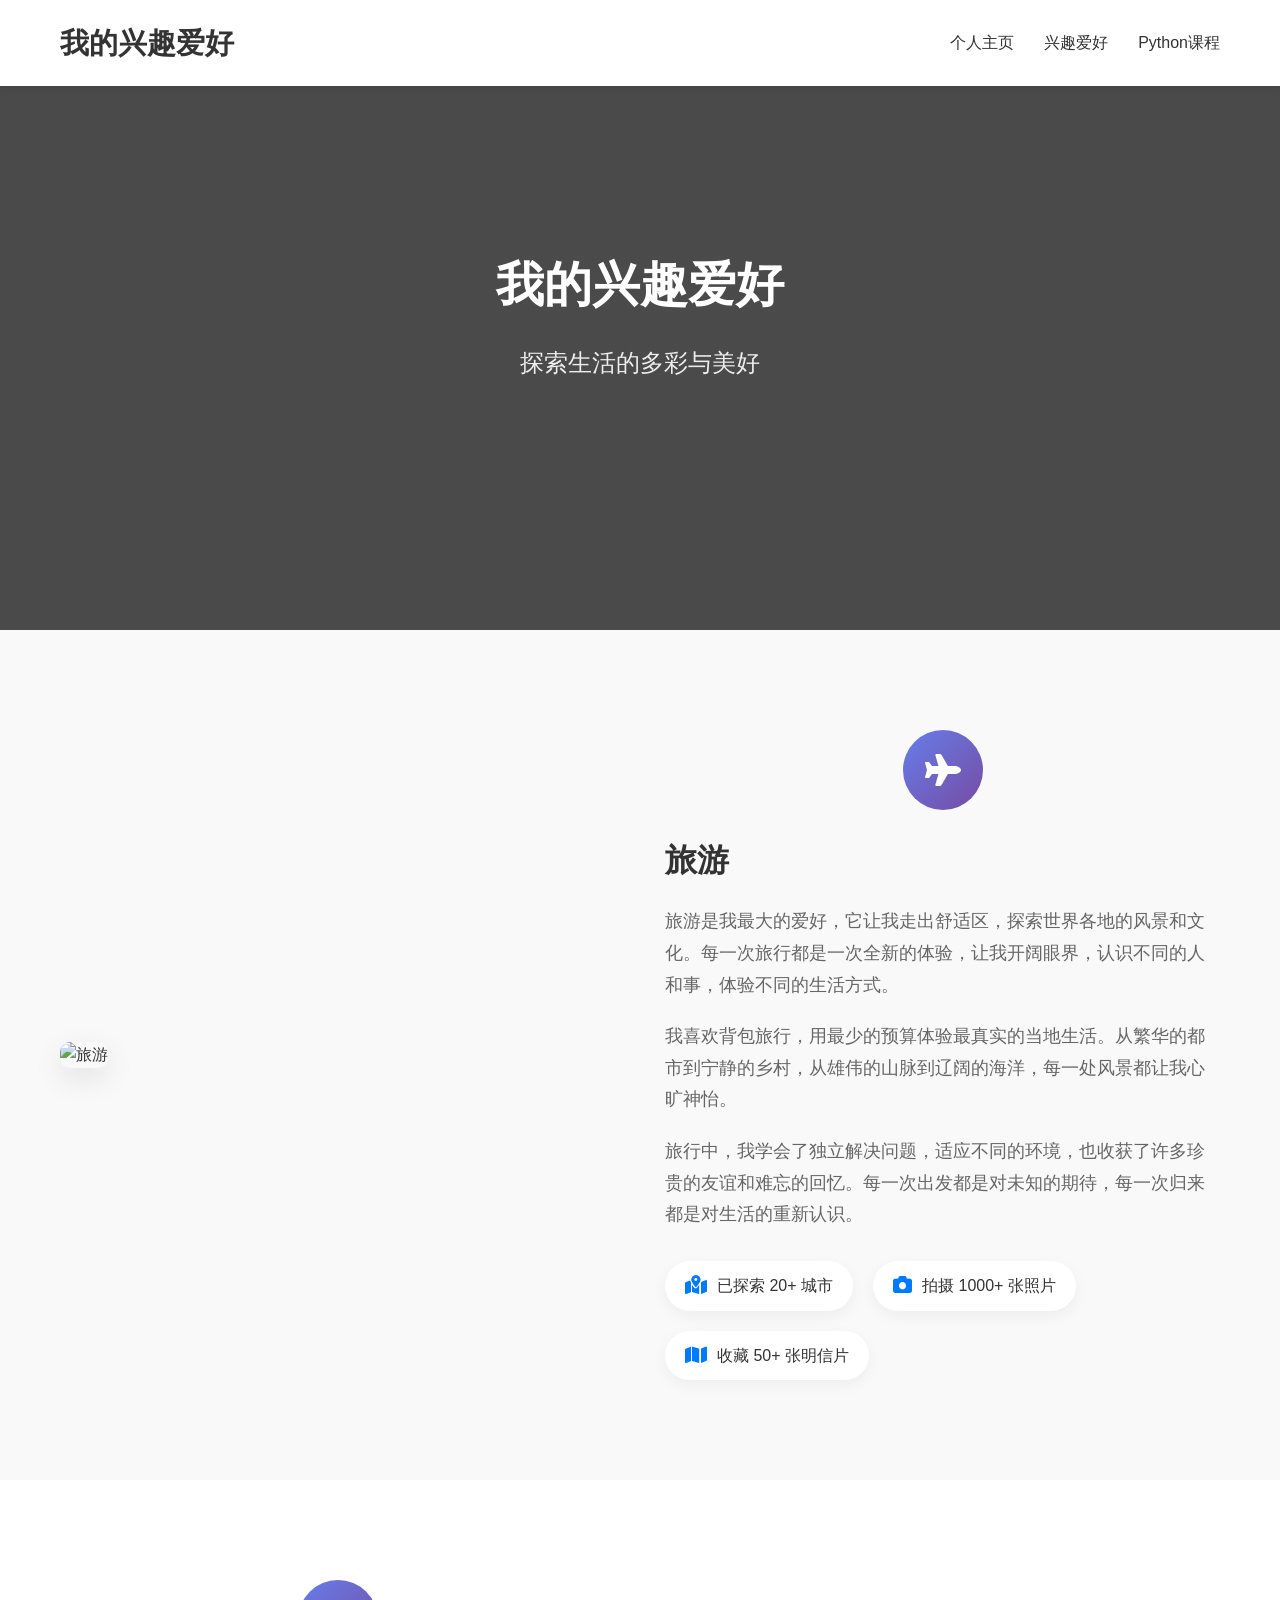
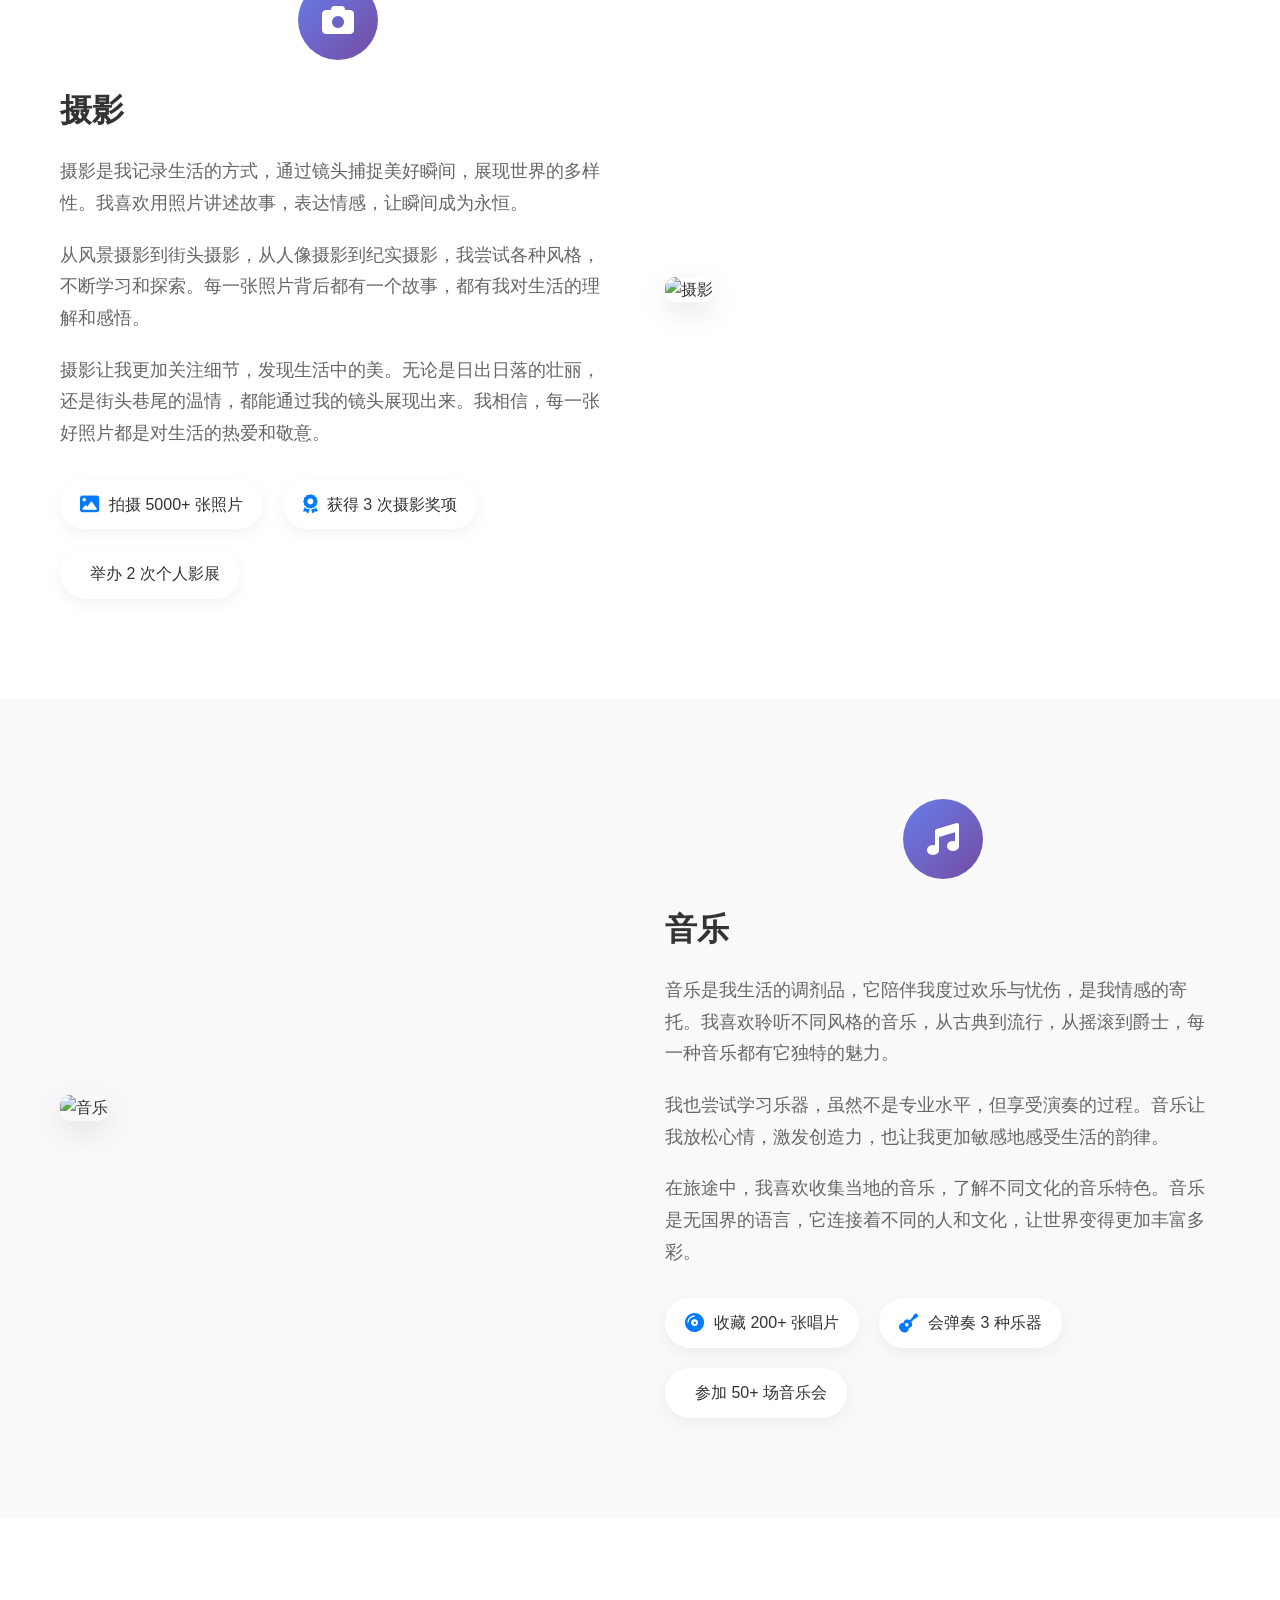
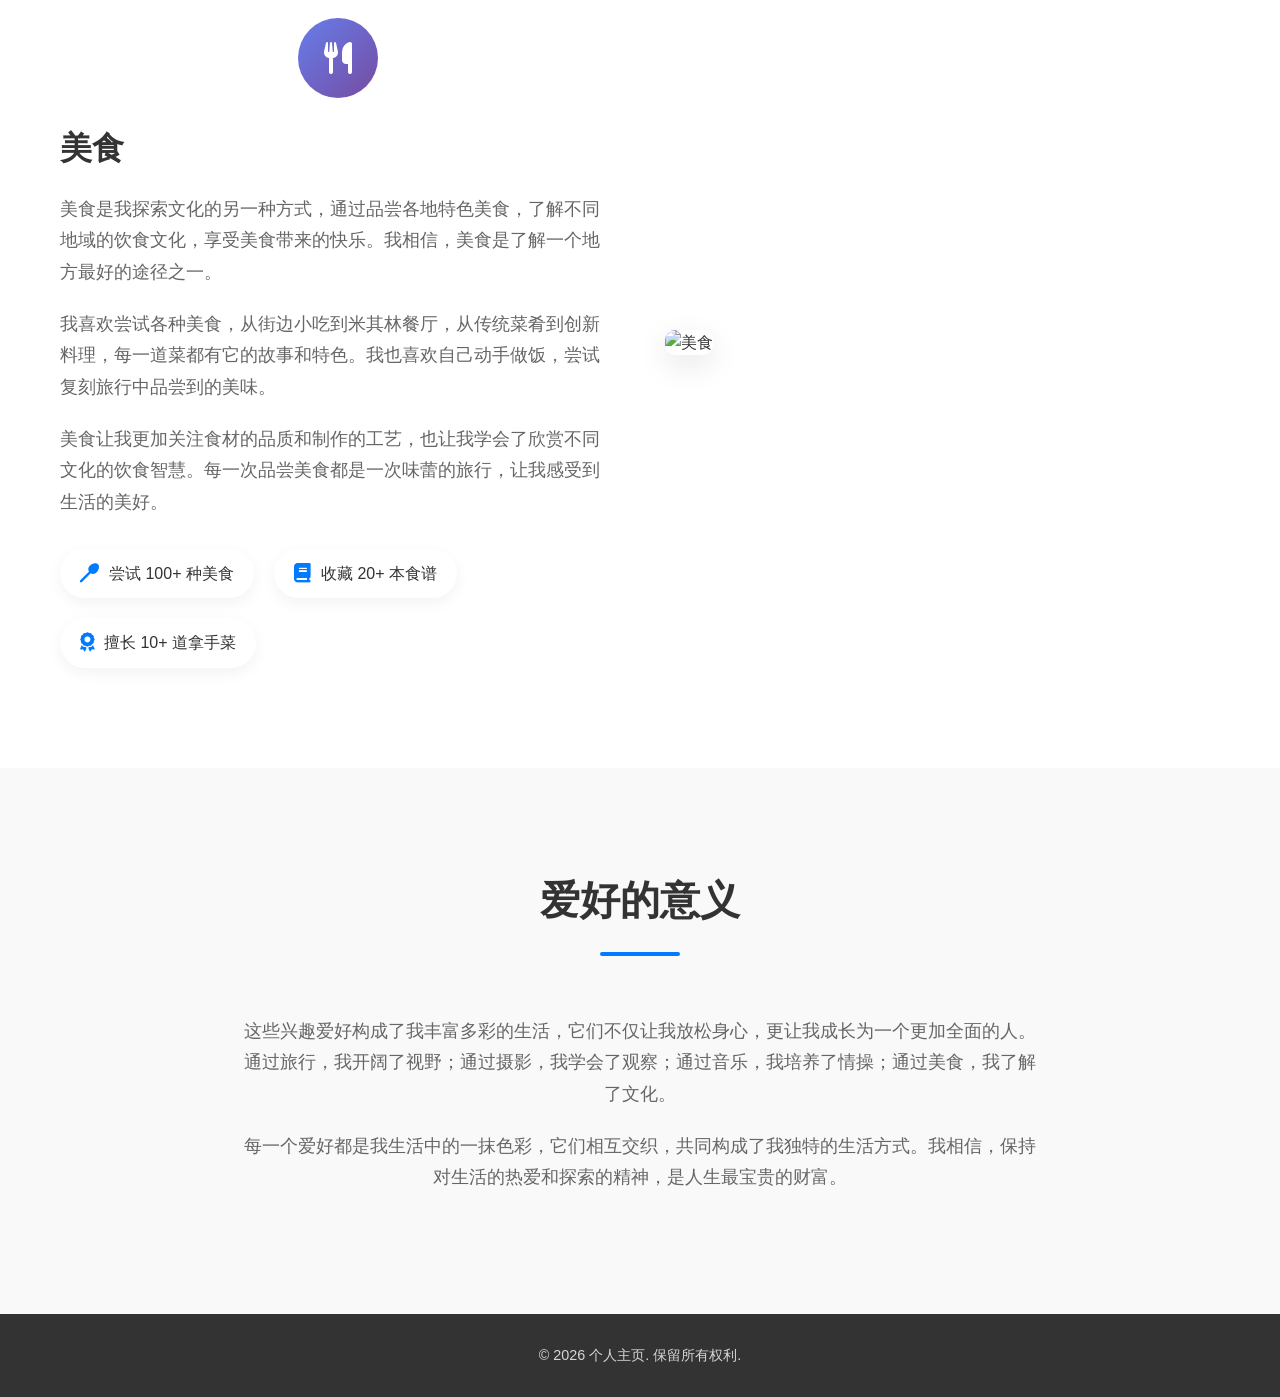
==== commit 42a489ed: "Remove joke bear section from hobbies page" ====
--- a/hobbies.html
+++ b/hobbies.html
@@ -178,42 +178,6 @@
         </div>
     </section>
 
-    <!-- 自嘲熊 -->
-    <section class="joke-bear">
-        <div class="container">
-            <h2 class="section-title">自嘲熊</h2>
-            <div class="joke-bear-intro">
-                <p>喜欢自嘲熊的丧萌风格，用幽默化解生活的小烦恼～</p>
-            </div>
-            <div class="joke-bear-gallery">
-                <div class="joke-bear-item">
-                    <div class="joke-bear-image">
-                        <img src="https://trae-api-cn.mchost.guru/api/ide/v1/text_to_image?prompt=joke%20bear%20self%20deprecating%20humor%20sad%20bear%20cartoon%20style%2C%20minimalist%2C%20high%20quality&image_size=square" alt="自嘲熊1">
-                    </div>
-                    <div class="joke-bear-caption">「今天也加油呢」</div>
-                </div>
-                <div class="joke-bear-item">
-                    <div class="joke-bear-image">
-                        <img src="https://trae-api-cn.mchost.guru/api/ide/v1/text_to_image?prompt=joke%20bear%20tired%20bear%20cartoon%20style%2C%20minimalist%2C%20high%20quality&image_size=square" alt="自嘲熊2">
-                    </div>
-                    <div class="joke-bear-caption">「好累啊」</div>
-                </div>
-                <div class="joke-bear-item">
-                    <div class="joke-bear-image">
-                        <img src="https://trae-api-cn.mchost.guru/api/ide/v1/text_to_image?prompt=joke%20bear%20thinking%20bear%20cartoon%20style%2C%20minimalist%2C%20high%20quality&image_size=square" alt="自嘲熊3">
-                    </div>
-                    <div class="joke-bear-caption">「思考人生」</div>
-                </div>
-                <div class="joke-bear-item">
-                    <div class="joke-bear-image">
-                        <img src="https://trae-api-cn.mchost.guru/api/ide/v1/text_to_image?prompt=joke%20bear%20relaxed%20bear%20cartoon%20style%2C%20minimalist%2C%20high%20quality&image_size=square" alt="自嘲熊4">
-                    </div>
-                    <div class="joke-bear-caption">「就这样吧」</div>
-                </div>
-            </div>
-        </div>
-    </section>
-
     <!-- 页脚 -->
     <footer class="footer">
         <div class="container">
--- a/styles.css
+++ b/styles.css
@@ -938,71 +938,4 @@
     .hobby-text h3 {
         font-size: 1.8rem;
     }
-}
-
-/* 自嘲熊样式 */
-.joke-bear {
-    padding: 100px 0;
-    background-color: #fff;
-}
-
-.joke-bear-intro {
-    text-align: center;
-    margin-bottom: 50px;
-}
-
-.joke-bear-intro p {
-    font-size: 1.2rem;
-    color: #666;
-}
-
-.joke-bear-gallery {
-    display: grid;
-    grid-template-columns: repeat(auto-fit, minmax(200px, 1fr));
-    gap: 30px;
-    max-width: 1000px;
-    margin: 0 auto;
-}
-
-.joke-bear-item {
-    background-color: #f9f9f9;
-    border-radius: 10px;
-    padding: 20px;
-    text-align: center;
-    box-shadow: 0 5px 15px rgba(0, 0, 0, 0.05);
-    transition: all 0.3s ease;
-}
-
-.joke-bear-item:hover {
-    transform: translateY(-5px);
-    box-shadow: 0 10px 30px rgba(0, 0, 0, 0.1);
-}
-
-.joke-bear-image {
-    margin-bottom: 15px;
-}
-
-.joke-bear-image img {
-    width: 100%;
-    border-radius: 8px;
-}
-
-.joke-bear-caption {
-    font-size: 1rem;
-    color: #555;
-    font-weight: 500;
-}
-
-/* 响应式设计 */
-@media (max-width: 768px) {
-    .joke-bear-gallery {
-        grid-template-columns: repeat(2, 1fr);
-        gap: 20px;
-    }
-}
-
-@media (max-width: 480px) {
-    .joke-bear-gallery {
-        grid-template-columns: 1fr;
-    }
 }
